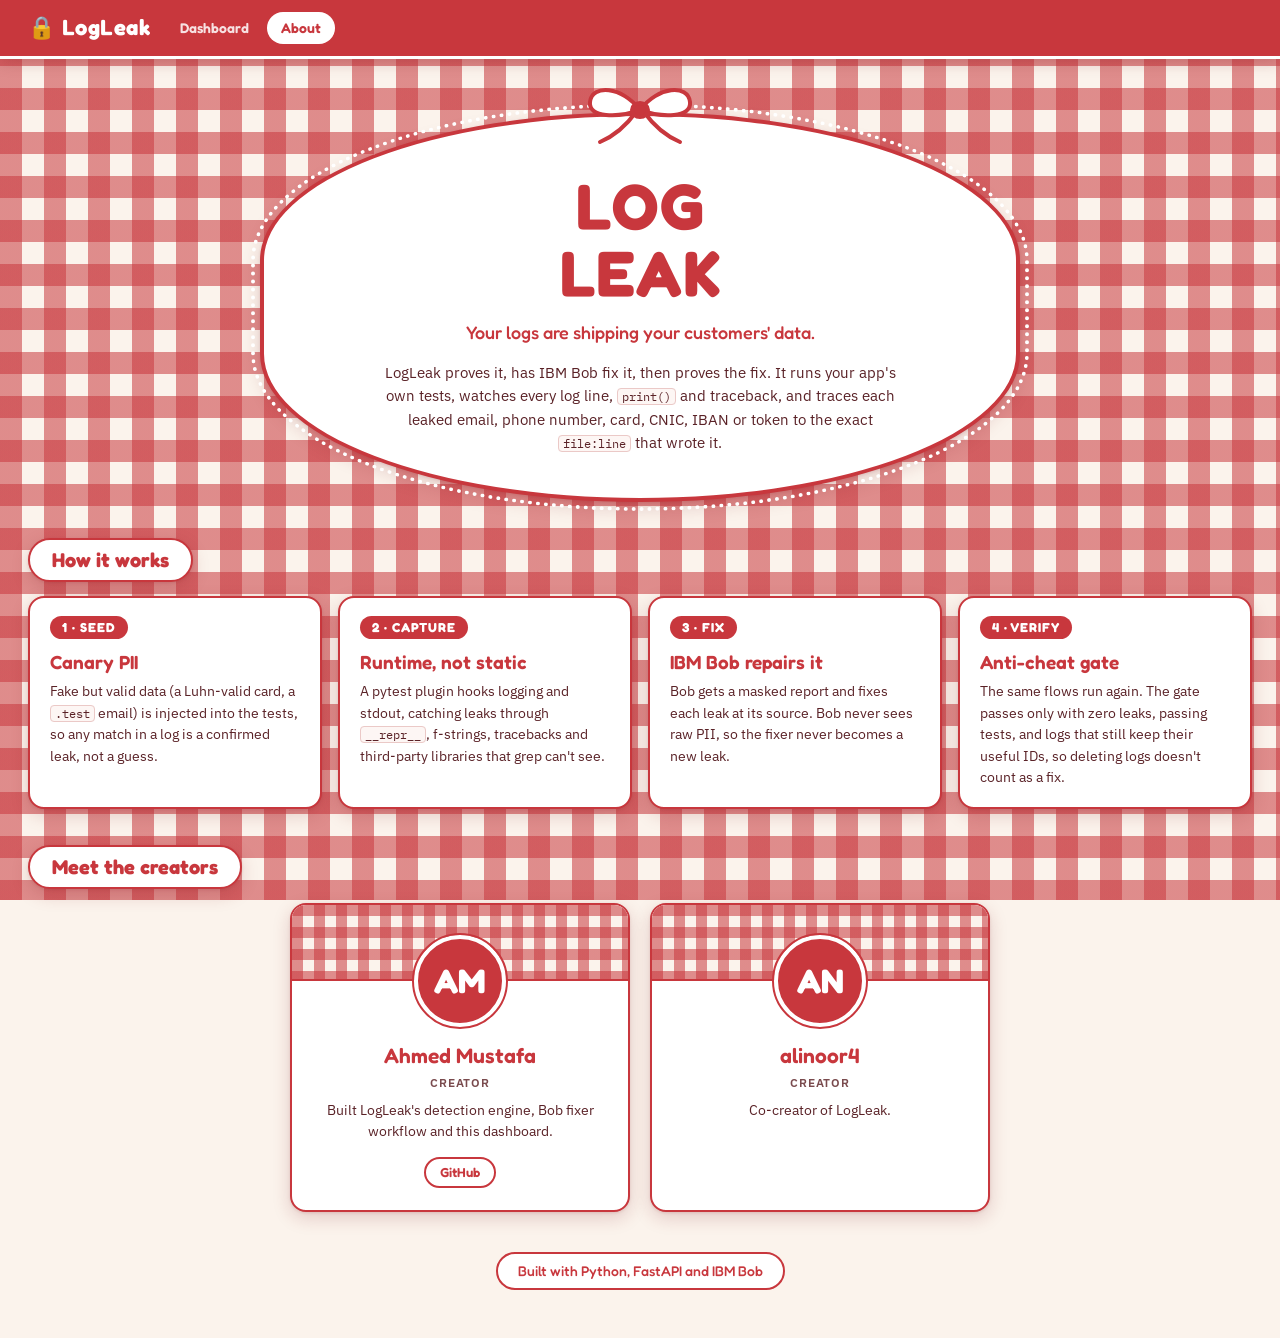
==== ui/about.html @ 98ad65ee "feat(ui): red & white gingham theme, add About page with creator profiles" ====
<!DOCTYPE html>
<html lang="en">
<head>
  <meta charset="UTF-8" />
  <meta name="viewport" content="width=device-width, initial-scale=1.0" />
  <title>About LogLeak</title>
  <link rel="stylesheet" href="styles.css" />
</head>
<body>

<!-- ── Header ── -->
<header>
  <a class="logo" href="index.html"><span class="lock-icon">🔒</span>LogLeak</a>
  <nav class="nav">
    <a href="index.html">Dashboard</a>
    <a href="about.html" class="active">About</a>
  </nav>
  <span class="target"></span>
</header>

<div class="page-content">

  <!-- ── Hero: white oval label with a bow ── -->
  <section class="about-hero">
    <svg class="bow" viewBox="0 0 140 70" fill="none" stroke="#C8373D" stroke-width="4" stroke-linecap="round" stroke-linejoin="round" aria-hidden="true">
      <path d="M70 34 C52 10, 22 8, 20 26 C18 42, 48 42, 70 34 Z" fill="#fff"/>
      <path d="M70 34 C88 10, 118 8, 120 26 C122 42, 92 42, 70 34 Z" fill="#fff"/>
      <path d="M66 36 C56 50, 44 60, 30 66"/>
      <path d="M74 36 C84 50, 96 60, 110 66"/>
      <ellipse cx="70" cy="34" rx="8" ry="7" fill="#C8373D"/>
    </svg>
    <h1>LOG<br>LEAK</h1>
    <p class="tagline">Your logs are shipping your customers' data.</p>
    <p class="intro">
      LogLeak proves it, has IBM Bob fix it, then proves the fix. It runs your app's own
      tests, watches every log line, <code>print()</code> and traceback, and traces each
      leaked email, phone number, card, CNIC, IBAN or token to the exact <code>file:line</code>
      that wrote it.
    </p>
  </section>

  <!-- ── What it is ── -->
  <section class="about-section">
    <div class="section-label">How it works</div>
    <div class="card-grid">
      <div class="info-card">
        <span class="step">1 · SEED</span>
        <h3>Canary PII</h3>
        <p>Fake but valid data (a Luhn-valid card, a <code>.test</code> email) is injected into the tests, so any match in a log is a confirmed leak, not a guess.</p>
      </div>
      <div class="info-card">
        <span class="step">2 · CAPTURE</span>
        <h3>Runtime, not static</h3>
        <p>A pytest plugin hooks logging and stdout, catching leaks through <code>__repr__</code>, f-strings, tracebacks and third-party libraries that grep can't see.</p>
      </div>
      <div class="info-card">
        <span class="step">3 · FIX</span>
        <h3>IBM Bob repairs it</h3>
        <p>Bob gets a masked report and fixes each leak at its source. Bob never sees raw PII, so the fixer never becomes a new leak.</p>
      </div>
      <div class="info-card">
        <span class="step">4 · VERIFY</span>
        <h3>Anti-cheat gate</h3>
        <p>The same flows run again. The gate passes only with zero leaks, passing tests, and logs that still keep their useful IDs, so deleting logs doesn't count as a fix.</p>
      </div>
    </div>
  </section>

  <!-- ── Creators ── -->
  <section class="about-section">
    <div class="section-label">Meet the creators</div>
    <div class="creators-grid">

      <article class="creator-card">
        <div class="banner gingham"></div>
        <div class="avatar">AM</div>
        <div class="body">
          <h3>Ahmed Mustafa</h3>
          <div class="role">Creator</div>
          <p class="bio">Built LogLeak's detection engine, Bob fixer workflow and this dashboard.</p>
          <div class="links">
            <a class="pill-link" href="https://github.com/ahmedmustafakhan125-coder" target="_blank" rel="noopener">GitHub</a>
          </div>
        </div>
      </article>

      <article class="creator-card">
        <div class="banner gingham"></div>
        <div class="avatar">AN</div>
        <div class="body">
          <h3>alinoor4</h3>
          <div class="role">Creator</div>
          <p class="bio">Co-creator of LogLeak.</p>
          <div class="links"></div>
        </div>
      </article>

    </div>
  </section>

  <div class="about-footer"><span>Built with Python, FastAPI and IBM Bob</span></div>

</div>
</body>
</html>
---- ui/styles.css ----
/* LogLeak Dashboard — red & white gingham theme */
@import url('https://fonts.googleapis.com/css2?family=Fredoka:wght@500;600;700&family=IBM+Plex+Mono:wght@400;500&family=IBM+Plex+Sans:wght@400;500;600&display=swap');

*, *::before, *::after { box-sizing: border-box; margin: 0; padding: 0; }

:root {
  --paper:       #FDF6F4;
  --surface:     #ffffff;
  --ink:         #3A1417;
  --ink-2:       #5A2227;
  --red:         #C8373D;
  --red-dark:    #A12A30;
  --red-soft:    rgba(200, 55, 61, 0.55);
  --cream:       #FBF3EC;
  --highlighter: #FFE15A;
  --redaction:   #15181D;
  --breach:      #B8322A;
  --breach-bg:   #fdf1f0;
  --cleared:     #1E7461;
  --cleared-bg:  #edf7f4;
  --rule:        #EBC9C7;
  --rule-light:  #F5E3E1;
  --muted:       #7A4B4E;
  --muted-light: #A88386;
  --accent:      #C8373D;
  --display:     'Fredoka', 'IBM Plex Sans', system-ui, sans-serif;
  --sans:        'IBM Plex Sans', system-ui, sans-serif;
  --mono:        'IBM Plex Mono', 'Courier New', monospace;
  --radius:      16px;
  --radius-sm:   999px;
  --shadow:      0 6px 18px rgba(120, 20, 25, 0.18), 0 1px 3px rgba(120, 20, 25, 0.12);
}

body {
  font-family: var(--sans);
  font-size: 14px;
  color: var(--ink);
  line-height: 1.6;
  min-height: 100vh;
  padding-bottom: 48px;
  /* Gingham: two half-transparent red stripe layers over cream.
     Where they overlap the square turns solid red. */
  background-color: var(--cream);
  background-image:
    linear-gradient(90deg, var(--red-soft) 50%, transparent 50%),
    linear-gradient(var(--red-soft) 50%, transparent 50%);
  background-size: 44px 44px;
  background-attachment: fixed;
}

.gingham {
  background-color: var(--cream);
  background-image:
    linear-gradient(90deg, var(--red-soft) 50%, transparent 50%),
    linear-gradient(var(--red-soft) 50%, transparent 50%);
  background-size: 22px 22px;
}

/* ── Header ── */
header {
  background: var(--red);
  color: #fff;
  display: flex;
  align-items: center;
  gap: 16px;
  padding: 0 28px;
  height: 56px;
  position: sticky;
  top: 0;
  z-index: 50;
  box-shadow: 0 3px 0 #fff, 0 6px 14px rgba(120, 20, 25, 0.25);
}

header .logo {
  font-family: var(--display);
  font-size: 22px;
  font-weight: 700;
  letter-spacing: 0.5px;
  white-space: nowrap;
  color: #fff;
  text-decoration: none;
}

header .nav {
  display: flex;
  gap: 4px;
}
header .nav a {
  font-family: var(--display);
  font-weight: 600;
  font-size: 14px;
  color: rgba(255,255,255,0.85);
  text-decoration: none;
  padding: 5px 14px;
  border-radius: 999px;
  transition: background 0.12s;
}
header .nav a:hover { background: rgba(255,255,255,0.15); color: #fff; }
header .nav a.active { background: #fff; color: var(--red); }

header .logo .lock-icon {
  margin-right: 6px;
  opacity: 0.9;
}

header .target {
  font-family: var(--mono);
  font-size: 12px;
  color: rgba(255,255,255,0.7);
  flex: 1;
  overflow: hidden;
  text-overflow: ellipsis;
  white-space: nowrap;
}

header .hdr-actions {
  display: flex;
  gap: 8px;
}

.btn {
  font-family: var(--sans);
  font-size: 13px;
  font-weight: 500;
  padding: 6px 16px;
  border: 1.5px solid rgba(255,255,255,0.7);
  background: transparent;
  color: #fff;
  border-radius: var(--radius-sm);
  cursor: pointer;
  transition: background 0.12s, border-color 0.12s;
  letter-spacing: 0.01em;
}
.btn:hover  { background: rgba(255,255,255,0.15); border-color: #fff; }
.btn:active { background: rgba(255,255,255,0.25); }
.btn:disabled { opacity: 0.35; cursor: not-allowed; }

.btn-primary {
  background: #fff;
  border-color: #fff;
  color: var(--red);
  font-weight: 600;
}
.btn-primary:hover  { background: var(--cream); border-color: var(--cream); }
.btn-primary:active { background: #f3e2d8; }

/* ── Page wrapper ── */
.page-content {
  max-width: 1440px;
  margin: 0 auto;
  padding: 0 28px;
}

/* ── Headline ── */
.headline {
  margin-top: 28px;
  padding: 22px 32px;
  background: #fff;
  border-radius: 999px;
  border: 3px solid var(--red);
  outline: 3px dotted #fff;
  outline-offset: 3px;
  box-shadow: var(--shadow);
  text-align: center;
}

.headline h1 {
  font-family: var(--display);
  font-size: 30px;
  font-weight: 700;
  letter-spacing: 0.2px;
  line-height: 1.2;
  color: var(--red);
}

.headline .sub {
  color: var(--muted);
  margin-top: 6px;
  font-size: 13.5px;
  display: flex;
  align-items: center;
  justify-content: center;
  flex-wrap: wrap;
  gap: 4px;
}

.badge {
  display: inline-flex;
  align-items: center;
  font-size: 11.5px;
  font-weight: 600;
  padding: 2px 9px;
  border-radius: 100px;
  letter-spacing: 0.01em;
}
.badge-critical { background: #fde8e7; color: #9a2a22; }
.badge-high     { background: #fef4d9; color: #6e4d00; }
.badge-pass     { background: var(--cleared-bg); color: var(--cleared); }

/* ── Section divider ── */
.section-gap { margin-top: 20px; }

/* ── Layout grids ── */
.main-grid {
  display: grid;
  grid-template-columns: 1fr 1fr;
  gap: 16px;
  margin-top: 20px;
}

.bottom-grid {
  display: grid;
  grid-template-columns: 1fr 1fr;
  gap: 16px;
  margin-top: 16px;
}

.full-width { grid-column: 1 / -1; }

@media (max-width: 800px) {
  .main-grid,
  .bottom-grid { grid-template-columns: 1fr; }
  .page-content { padding: 0 16px; }
  header { flex-wrap: wrap; height: auto; padding: 10px 16px; gap: 10px; }
  header .target { display: none; }
  .headline { border-radius: 28px; padding: 18px 20px; }
}

/* ── Panel card ── */
.panel {
  background: var(--surface);
  border: 2px solid var(--red);
  border-radius: var(--radius);
  overflow: hidden;
  box-shadow: var(--shadow);
}

.panel-title {
  font-size: 11px;
  font-weight: 600;
  text-transform: uppercase;
  letter-spacing: 0.7px;
  color: #fff;
  padding: 10px 16px;
  border-bottom: 2px solid var(--red);
  background: var(--red);
  font-family: var(--display);
  font-size: 13px;
  letter-spacing: 1px;
  display: flex;
  align-items: center;
  gap: 8px;
}

.panel-title .panel-badge {
  font-size: 10.5px;
  font-weight: 600;
  padding: 1px 7px;
  border-radius: 100px;
  background: #fff;
  color: var(--red);
  letter-spacing: 0;
  text-transform: none;
}

/* ── Log stream ── */
.log-stream {
  font-family: var(--mono);
  font-size: 12.5px;
  line-height: 1.75;
  padding: 14px 16px;
  max-height: 300px;
  overflow-y: auto;
  white-space: pre-wrap;
  word-break: break-all;
  scrollbar-width: thin;
  scrollbar-color: var(--rule) transparent;
}

.log-stream::-webkit-scrollbar { width: 6px; }
.log-stream::-webkit-scrollbar-track { background: transparent; }
.log-stream::-webkit-scrollbar-thumb { background: var(--rule); border-radius: 3px; }

.log-line { display: block; }

.log-highlight {
  background: var(--highlighter);
  border-radius: 2px;
  padding: 0 2px;
}

.log-redacted {
  display: inline-block;
  background: var(--redaction);
  color: var(--redaction);
  border-radius: 2px;
  padding: 0 2px;
  min-width: 1ch;
  animation: slide-in 0.22s ease-out both;
  transform-origin: left center;
}

@keyframes slide-in {
  from { clip-path: inset(0 100% 0 0); }
  to   { clip-path: inset(0 0% 0 0); }
}
@media (prefers-reduced-motion: reduce) {
  .log-redacted { animation: none; }
}

.log-empty {
  color: var(--muted-light);
  font-style: italic;
  font-size: 12px;
}

/* ── Leak table ── */
.leak-table {
  width: 100%;
  border-collapse: collapse;
  font-size: 13px;
}

.leak-table thead tr {
  background: var(--paper);
}

.leak-table th {
  text-align: left;
  font-size: 11px;
  font-weight: 600;
  text-transform: uppercase;
  letter-spacing: 0.5px;
  color: var(--muted);
  padding: 9px 14px;
  border-bottom: 1px solid var(--rule);
  cursor: pointer;
  user-select: none;
  white-space: nowrap;
  transition: color 0.1s;
}
.leak-table th:hover { color: var(--ink); }
.leak-table th .sort-arrow { margin-left: 4px; opacity: 0.4; font-size: 10px; }

.leak-table td {
  padding: 10px 14px;
  border-bottom: 1px solid var(--rule-light);
  vertical-align: middle;
}
.leak-table tr:last-child td { border-bottom: none; }
.leak-table tr.selected td  { background: #fbe4e3; }
.leak-table tbody tr:hover td {
  background: var(--paper);
  cursor: pointer;
}

.sev-critical { color: var(--breach);  font-weight: 600; }
.sev-high     { color: #7a5800; font-weight: 500; }

.sev-chip {
  display: inline-flex;
  align-items: center;
  font-size: 11px;
  font-weight: 600;
  padding: 2px 8px;
  border-radius: 100px;
  letter-spacing: 0.02em;
}
.sev-chip.critical { background: #fde8e7; color: #9a2a22; }
.sev-chip.high     { background: #fef4d9; color: #6e4d00; }

.kind-chip {
  display: inline-block;
  font-family: var(--mono);
  font-size: 11px;
  background: var(--paper);
  border: 1px solid var(--rule);
  border-radius: 4px;
  padding: 1px 7px;
  color: var(--ink-2);
}

.status-chip {
  display: inline-flex;
  align-items: center;
  gap: 4px;
  font-size: 11.5px;
  font-weight: 500;
  padding: 2px 8px;
  border-radius: 100px;
}
.status-chip.fixed    { background: var(--cleared-bg); color: var(--cleared); }
.status-chip.filtered { background: #fbe9e0; color: #8a3a1c; }
.status-chip.open     { background: var(--breach-bg);  color: var(--breach);  }

.file-cell {
  font-family: var(--mono);
  font-size: 11.5px;
  color: var(--muted);
}

.sample-cell {
  font-family: var(--mono);
  font-size: 11.5px;
  color: var(--muted);
  max-width: 280px;
  overflow: hidden;
  text-overflow: ellipsis;
  white-space: nowrap;
}

.sink-cell {
  font-size: 12px;
  color: var(--ink-2);
}

/* ── Gate panel ── */
.gate-list {
  list-style: none;
  padding: 4px 0;
}

.gate-list li {
  display: flex;
  align-items: flex-start;
  gap: 10px;
  padding: 9px 16px;
  font-size: 13px;
  border-bottom: 1px solid var(--rule-light);
  transition: background 0.1s;
}
.gate-list li:last-child { border-bottom: none; }
.gate-list li:hover { background: var(--paper); }

.gate-icon {
  width: 20px;
  height: 20px;
  border-radius: 50%;
  display: inline-flex;
  align-items: center;
  justify-content: center;
  font-size: 11px;
  font-weight: 700;
  flex-shrink: 0;
  margin-top: 1px;
}
.gate-icon.gate-pass { background: var(--cleared-bg); color: var(--cleared); }
.gate-icon.gate-fail { background: var(--breach-bg);  color: var(--breach);  }

.gate-label { line-height: 1.4; }
.gate-reason {
  font-size: 11.5px;
  color: var(--muted);
  display: block;
  margin-top: 2px;
  line-height: 1.4;
}

.gate-overall {
  padding: 10px 16px;
  font-size: 13px;
  font-weight: 600;
  border-top: 1px solid var(--rule);
  text-align: center;
  letter-spacing: 0.01em;
  border-radius: 0 0 var(--radius) var(--radius);
}
.gate-overall.passed { color: var(--cleared); background: var(--cleared-bg); }
.gate-overall.failed { color: var(--breach);  background: var(--breach-bg);  }

/* ── Diff / context panel ── */
.diff-panel { overflow: hidden; }

.diff-panel pre {
  font-family: var(--mono);
  font-size: 12px;
  line-height: 1.7;
  padding: 14px 16px;
  overflow-x: auto;
  white-space: pre;
  max-height: 320px;
  overflow-y: auto;
  margin: 0;
  scrollbar-width: thin;
  scrollbar-color: var(--rule) transparent;
}

.diff-panel pre::-webkit-scrollbar { width: 6px; height: 6px; }
.diff-panel pre::-webkit-scrollbar-thumb { background: var(--rule); border-radius: 3px; }

.diff-add { background: #edf7f0; color: #1a5c2a; display: block; border-left: 3px solid #4caf80; padding-left: 10px; }
.diff-del { background: #fef2f1; color: #7a1d18; display: block; border-left: 3px solid #e07070; padding-left: 10px; }
.diff-ctx { color: var(--muted); display: block; padding-left: 13px; }
.diff-hdr { color: #5b52a8; display: block; font-weight: 600; padding-left: 13px; }
.no-select {
  color: var(--muted-light);
  font-style: italic;
  padding: 14px 16px;
  display: block;
  font-family: var(--sans);
  font-size: 13px;
}

/* ── Unwitnessed ── */
.unwitnessed-section {
  margin-top: 16px;
}

.unwitnessed-toggle {
  padding: 10px 16px;
  font-size: 13px;
  color: var(--ink-2);
  display: flex;
  align-items: center;
  gap: 8px;
  background: var(--surface);
  border: 2px solid var(--red);
  border-radius: var(--radius);
  box-shadow: var(--shadow);
}

.unwitnessed-toggle button {
  background: none;
  border: none;
  cursor: pointer;
  color: var(--accent);
  font-size: 13px;
  font-weight: 500;
  padding: 0;
  text-decoration: none;
  border-bottom: 1px solid currentColor;
  line-height: 1.2;
}
.unwitnessed-toggle button:hover { opacity: 0.75; }

#unwitnessed-list {
  font-family: var(--mono);
  font-size: 12px;
  color: var(--muted);
  display: none;
  background: var(--surface);
  border: 1px solid var(--rule);
  border-top: none;
  border-radius: 0 0 var(--radius) var(--radius);
  padding: 8px 16px 12px;
}
#unwitnessed-list.open { display: block; }
#unwitnessed-list li {
  padding: 3px 0;
  list-style: none;
  border-bottom: 1px solid var(--rule-light);
}
#unwitnessed-list li:last-child { border-bottom: none; }

/* ── Status bar ── */
#status-bar {
  position: fixed;
  bottom: 0;
  left: 0;
  right: 0;
  background: var(--red-dark);
  color: #fff;
  font-family: var(--mono);
  font-size: 12px;
  padding: 7px 28px;
  border-top: 1px solid rgba(255,255,255,0.07);
  z-index: 100;
  display: none;
  white-space: nowrap;
  overflow: hidden;
  text-overflow: ellipsis;
}
#status-bar.active { display: block; }

/* ── About page ── */
.about-hero {
  position: relative;
  max-width: 760px;
  margin: 56px auto 0;
  padding: 56px 48px 44px;
  background: #fff;
  border: 4px solid var(--red);
  border-radius: 50% / 38%;
  outline: 4px dotted #fff;
  outline-offset: 5px;
  box-shadow: var(--shadow);
  text-align: center;
}
.about-hero .bow {
  position: absolute;
  top: -40px;
  left: 50%;
  transform: translateX(-50%);
  width: 140px;
  height: 70px;
}
.about-hero h1 {
  font-family: var(--display);
  font-size: clamp(38px, 7vw, 64px);
  font-weight: 700;
  line-height: 1.05;
  color: var(--red);
  letter-spacing: 1px;
}
.about-hero .tagline {
  font-family: var(--display);
  font-weight: 500;
  font-size: 18px;
  color: var(--red);
  margin-top: 12px;
}
.about-hero .intro {
  max-width: 520px;
  margin: 14px auto 0;
  color: var(--ink-2);
  font-size: 14.5px;
}

.about-section { margin-top: 36px; }

.section-label {
  display: inline-block;
  font-family: var(--display);
  font-size: 20px;
  font-weight: 700;
  color: var(--red);
  background: #fff;
  border: 2px solid var(--red);
  border-radius: 999px;
  padding: 4px 22px;
  margin-bottom: 14px;
  box-shadow: var(--shadow);
}

.card-grid {
  display: grid;
  grid-template-columns: repeat(auto-fit, minmax(220px, 1fr));
  gap: 16px;
}

.info-card {
  background: #fff;
  border: 2px solid var(--red);
  border-radius: var(--radius);
  padding: 18px 20px;
  box-shadow: var(--shadow);
}
.info-card .step {
  font-family: var(--display);
  font-weight: 700;
  font-size: 13px;
  color: #fff;
  background: var(--red);
  border-radius: 999px;
  padding: 1px 12px;
  display: inline-block;
  letter-spacing: 1px;
}
.info-card h3 {
  font-family: var(--display);
  font-size: 19px;
  font-weight: 600;
  color: var(--red);
  margin: 8px 0 4px;
}
.info-card p { font-size: 13.5px; color: var(--ink-2); }
.info-card code, .about-hero code {
  font-family: var(--mono);
  font-size: 12px;
  background: var(--paper);
  border: 1px solid var(--rule);
  border-radius: 4px;
  padding: 0 4px;
}

.creators-grid {
  display: grid;
  grid-template-columns: repeat(auto-fit, minmax(260px, 340px));
  justify-content: center;
  gap: 20px;
}

.creator-card {
  background: #fff;
  border: 2px solid var(--red);
  border-radius: var(--radius);
  box-shadow: var(--shadow);
  overflow: hidden;
  text-align: center;
}
.creator-card .banner { height: 76px; border-bottom: 2px solid var(--red); }
.creator-card .avatar {
  width: 92px;
  height: 92px;
  margin: -46px auto 0;
  position: relative;
  border-radius: 50%;
  background: var(--red);
  border: 4px solid #fff;
  outline: 2px solid var(--red);
  display: flex;
  align-items: center;
  justify-content: center;
  font-family: var(--display);
  font-size: 34px;
  font-weight: 700;
  color: #fff;
  overflow: hidden;
}
.creator-card .avatar img { width: 100%; height: 100%; object-fit: cover; }
.creator-card .body { padding: 12px 20px 22px; }
.creator-card h3 {
  font-family: var(--display);
  font-size: 21px;
  font-weight: 600;
  color: var(--red);
}
.creator-card .role {
  font-size: 12px;
  font-weight: 600;
  color: var(--muted);
  text-transform: uppercase;
  letter-spacing: 0.8px;
}
.creator-card .bio { font-size: 13.5px; color: var(--ink-2); margin-top: 8px; }
.creator-card .links { margin-top: 14px; display: flex; gap: 8px; justify-content: center; flex-wrap: wrap; }
.pill-link {
  font-family: var(--display);
  font-weight: 600;
  font-size: 13px;
  color: var(--red);
  border: 2px solid var(--red);
  border-radius: 999px;
  padding: 3px 14px;
  text-decoration: none;
  transition: background 0.12s, color 0.12s;
}
.pill-link:hover { background: var(--red); color: #fff; }

.about-footer {
  margin: 40px auto 0;
  text-align: center;
}
.about-footer span {
  display: inline-block;
  background: #fff;
  border: 2px solid var(--red);
  border-radius: 999px;
  padding: 6px 20px;
  font-family: var(--display);
  color: var(--red);
  font-weight: 500;
}

@media (max-width: 600px) {
  .about-hero { border-radius: 36px; padding: 52px 22px 32px; }
}
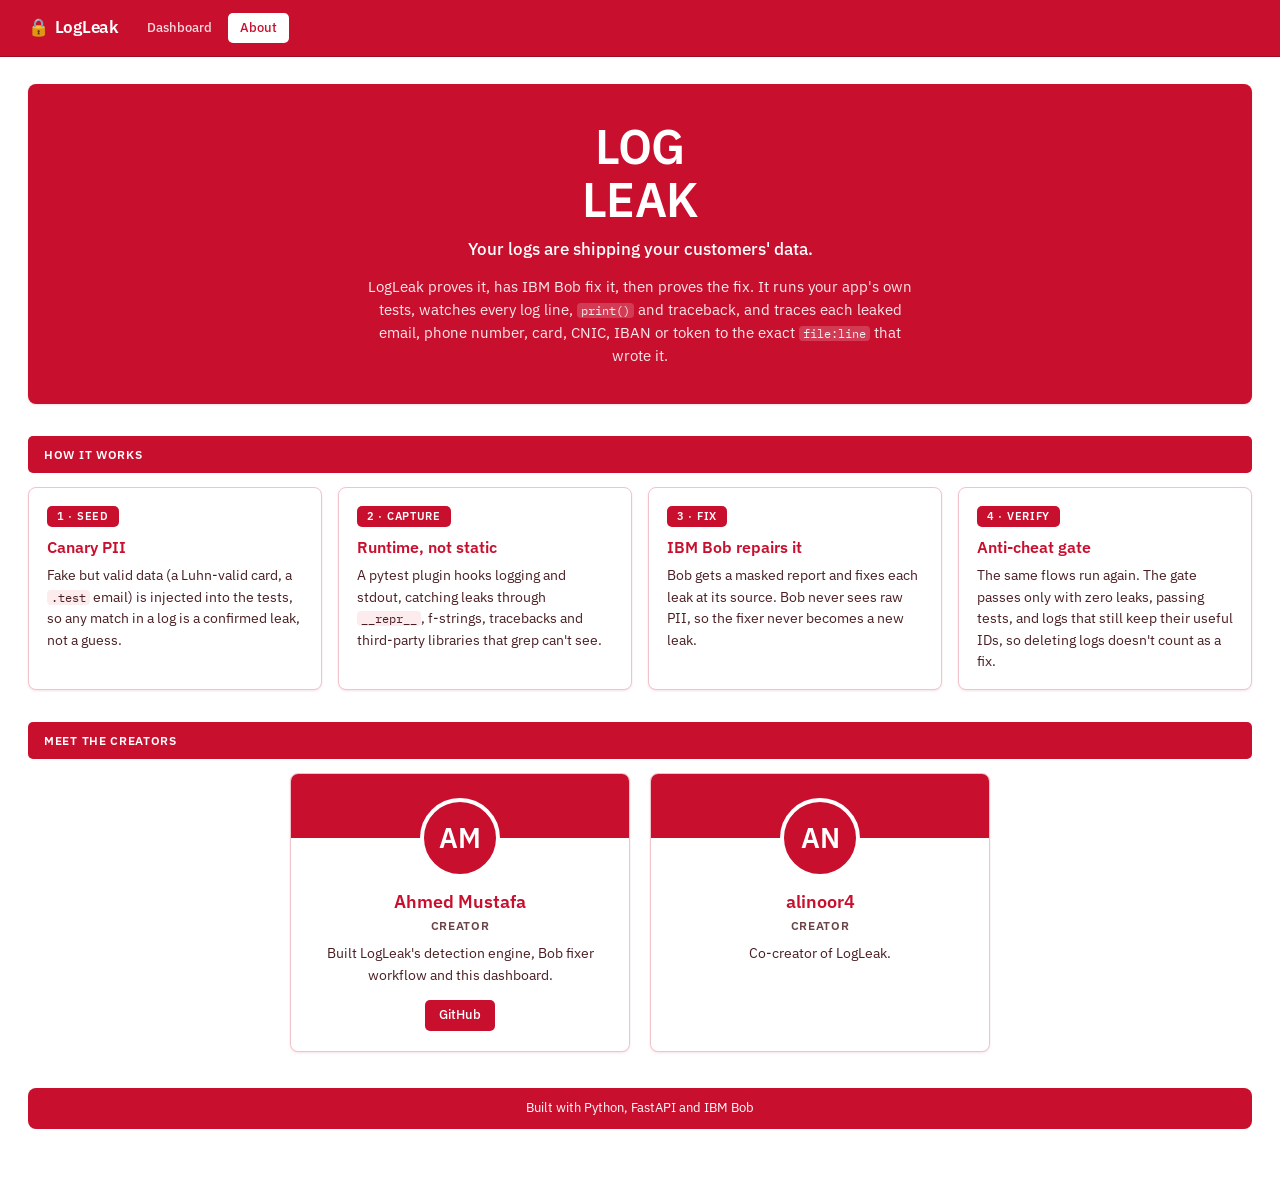
==== commit 70e5a148: "feat(ui): replace gingham with flat red & white theme" ====
--- a/ui/about.html
+++ b/ui/about.html
@@ -20,15 +20,8 @@
 
 <div class="page-content">
 
-  <!-- ── Hero: white oval label with a bow ── -->
+  <!-- ── Hero ── -->
   <section class="about-hero">
-    <svg class="bow" viewBox="0 0 140 70" fill="none" stroke="#C8373D" stroke-width="4" stroke-linecap="round" stroke-linejoin="round" aria-hidden="true">
-      <path d="M70 34 C52 10, 22 8, 20 26 C18 42, 48 42, 70 34 Z" fill="#fff"/>
-      <path d="M70 34 C88 10, 118 8, 120 26 C122 42, 92 42, 70 34 Z" fill="#fff"/>
-      <path d="M66 36 C56 50, 44 60, 30 66"/>
-      <path d="M74 36 C84 50, 96 60, 110 66"/>
-      <ellipse cx="70" cy="34" rx="8" ry="7" fill="#C8373D"/>
-    </svg>
     <h1>LOG<br>LEAK</h1>
     <p class="tagline">Your logs are shipping your customers' data.</p>
     <p class="intro">
@@ -72,7 +65,7 @@
     <div class="creators-grid">
 
       <article class="creator-card">
-        <div class="banner gingham"></div>
+        <div class="banner"></div>
         <div class="avatar">AM</div>
         <div class="body">
           <h3>Ahmed Mustafa</h3>
@@ -85,7 +78,7 @@
       </article>
 
       <article class="creator-card">
-        <div class="banner gingham"></div>
+        <div class="banner"></div>
         <div class="avatar">AN</div>
         <div class="body">
           <h3>alinoor4</h3>
@@ -98,7 +91,7 @@
     </div>
   </section>
 
-  <div class="about-footer"><span>Built with Python, FastAPI and IBM Bob</span></div>
+  <div class="about-footer">Built with Python, FastAPI and IBM Bob</div>
 
 </div>
 </body>
--- a/ui/styles.css
+++ b/ui/styles.css
@@ -1,59 +1,42 @@
-/* LogLeak Dashboard — red & white gingham theme */
-@import url('https://fonts.googleapis.com/css2?family=Fredoka:wght@500;600;700&family=IBM+Plex+Mono:wght@400;500&family=IBM+Plex+Sans:wght@400;500;600&display=swap');
+/* LogLeak Dashboard — red & white theme */
+@import url('https://fonts.googleapis.com/css2?family=IBM+Plex+Mono:wght@400;500&family=IBM+Plex+Sans:wght@400;500;600&display=swap');
 
 *, *::before, *::after { box-sizing: border-box; margin: 0; padding: 0; }
 
 :root {
-  --paper:       #FDF6F4;
+  --paper:       #ffffff;
   --surface:     #ffffff;
-  --ink:         #3A1417;
-  --ink-2:       #5A2227;
-  --red:         #C8373D;
-  --red-dark:    #A12A30;
-  --red-soft:    rgba(200, 55, 61, 0.55);
-  --cream:       #FBF3EC;
+  --ink:         #2B1215;
+  --ink-2:       #4A1E22;
+  --red:         #C8102E;
+  --red-dark:    #9E0C24;
+  --red-tint:    #FDECEE;
   --highlighter: #FFE15A;
   --redaction:   #15181D;
   --breach:      #B8322A;
   --breach-bg:   #fdf1f0;
   --cleared:     #1E7461;
   --cleared-bg:  #edf7f4;
-  --rule:        #EBC9C7;
-  --rule-light:  #F5E3E1;
-  --muted:       #7A4B4E;
-  --muted-light: #A88386;
-  --accent:      #C8373D;
-  --display:     'Fredoka', 'IBM Plex Sans', system-ui, sans-serif;
+  --rule:        #F0C4CB;
+  --rule-light:  #F8E1E5;
+  --muted:       #6B4448;
+  --muted-light: #A07C80;
+  --accent:      #C8102E;
   --sans:        'IBM Plex Sans', system-ui, sans-serif;
   --mono:        'IBM Plex Mono', 'Courier New', monospace;
-  --radius:      16px;
-  --radius-sm:   999px;
-  --shadow:      0 6px 18px rgba(120, 20, 25, 0.18), 0 1px 3px rgba(120, 20, 25, 0.12);
+  --radius:      8px;
+  --radius-sm:   5px;
+  --shadow:      0 1px 3px rgba(200,16,46,0.08), 0 1px 2px rgba(200,16,46,0.05);
 }
 
 body {
   font-family: var(--sans);
   font-size: 14px;
+  background: var(--paper);
   color: var(--ink);
   line-height: 1.6;
   min-height: 100vh;
   padding-bottom: 48px;
-  /* Gingham: two half-transparent red stripe layers over cream.
-     Where they overlap the square turns solid red. */
-  background-color: var(--cream);
-  background-image:
-    linear-gradient(90deg, var(--red-soft) 50%, transparent 50%),
-    linear-gradient(var(--red-soft) 50%, transparent 50%);
-  background-size: 44px 44px;
-  background-attachment: fixed;
-}
-
-.gingham {
-  background-color: var(--cream);
-  background-image:
-    linear-gradient(90deg, var(--red-soft) 50%, transparent 50%),
-    linear-gradient(var(--red-soft) 50%, transparent 50%);
-  background-size: 22px 22px;
 }
 
 /* ── Header ── */
@@ -68,14 +51,13 @@
   position: sticky;
   top: 0;
   z-index: 50;
-  box-shadow: 0 3px 0 #fff, 0 6px 14px rgba(120, 20, 25, 0.25);
+  box-shadow: 0 1px 0 var(--red-dark);
 }
 
 header .logo {
-  font-family: var(--display);
-  font-size: 22px;
-  font-weight: 700;
-  letter-spacing: 0.5px;
+  font-size: 17px;
+  font-weight: 600;
+  letter-spacing: -0.3px;
   white-space: nowrap;
   color: #fff;
   text-decoration: none;
@@ -86,16 +68,15 @@
   gap: 4px;
 }
 header .nav a {
-  font-family: var(--display);
-  font-weight: 600;
-  font-size: 14px;
+  font-size: 13px;
+  font-weight: 500;
   color: rgba(255,255,255,0.85);
   text-decoration: none;
-  padding: 5px 14px;
-  border-radius: 999px;
+  padding: 5px 12px;
+  border-radius: var(--radius-sm);
   transition: background 0.12s;
 }
-header .nav a:hover { background: rgba(255,255,255,0.15); color: #fff; }
+header .nav a:hover  { background: rgba(255,255,255,0.15); color: #fff; }
 header .nav a.active { background: #fff; color: var(--red); }
 
 header .logo .lock-icon {
@@ -106,7 +87,7 @@
 header .target {
   font-family: var(--mono);
   font-size: 12px;
-  color: rgba(255,255,255,0.7);
+  color: rgba(255,255,255,0.75);
   flex: 1;
   overflow: hidden;
   text-overflow: ellipsis;
@@ -123,7 +104,7 @@
   font-size: 13px;
   font-weight: 500;
   padding: 6px 16px;
-  border: 1.5px solid rgba(255,255,255,0.7);
+  border: 1px solid rgba(255,255,255,0.6);
   background: transparent;
   color: #fff;
   border-radius: var(--radius-sm);
@@ -141,8 +122,8 @@
   color: var(--red);
   font-weight: 600;
 }
-.btn-primary:hover  { background: var(--cream); border-color: var(--cream); }
-.btn-primary:active { background: #f3e2d8; }
+.btn-primary:hover  { background: var(--red-tint); border-color: var(--red-tint); }
+.btn-primary:active { background: #f8d5da; }
 
 /* ── Page wrapper ── */
 .page-content {
@@ -153,33 +134,27 @@
 
 /* ── Headline ── */
 .headline {
-  margin-top: 28px;
-  padding: 22px 32px;
-  background: #fff;
-  border-radius: 999px;
-  border: 3px solid var(--red);
-  outline: 3px dotted #fff;
-  outline-offset: 3px;
+  margin-top: 24px;
+  padding: 20px 24px;
+  background: var(--red);
+  border-radius: var(--radius);
   box-shadow: var(--shadow);
-  text-align: center;
 }
 
 .headline h1 {
-  font-family: var(--display);
-  font-size: 30px;
-  font-weight: 700;
-  letter-spacing: 0.2px;
-  line-height: 1.2;
-  color: var(--red);
+  font-size: 26px;
+  font-weight: 600;
+  letter-spacing: -0.4px;
+  line-height: 1.25;
+  color: #fff;
 }
 
 .headline .sub {
-  color: var(--muted);
+  color: rgba(255,255,255,0.9);
   margin-top: 6px;
   font-size: 13.5px;
   display: flex;
   align-items: center;
-  justify-content: center;
   flex-wrap: wrap;
   gap: 4px;
 }
@@ -193,9 +168,9 @@
   border-radius: 100px;
   letter-spacing: 0.01em;
 }
-.badge-critical { background: #fde8e7; color: #9a2a22; }
-.badge-high     { background: #fef4d9; color: #6e4d00; }
-.badge-pass     { background: var(--cleared-bg); color: var(--cleared); }
+.badge-critical,
+.badge-high,
+.badge-pass     { background: #fff; color: var(--red); }
 
 /* ── Section divider ── */
 .section-gap { margin-top: 20px; }
@@ -223,13 +198,12 @@
   .page-content { padding: 0 16px; }
   header { flex-wrap: wrap; height: auto; padding: 10px 16px; gap: 10px; }
   header .target { display: none; }
-  .headline { border-radius: 28px; padding: 18px 20px; }
 }
 
 /* ── Panel card ── */
 .panel {
   background: var(--surface);
-  border: 2px solid var(--red);
+  border: 1px solid var(--rule);
   border-radius: var(--radius);
   overflow: hidden;
   box-shadow: var(--shadow);
@@ -241,12 +215,9 @@
   text-transform: uppercase;
   letter-spacing: 0.7px;
   color: #fff;
-  padding: 10px 16px;
-  border-bottom: 2px solid var(--red);
-  background: var(--red);
-  font-family: var(--display);
-  font-size: 13px;
-  letter-spacing: 1px;
+  padding: 11px 16px;
+  border-bottom: 1px solid var(--red-dark);
+  background: var(--red);
   display: flex;
   align-items: center;
   gap: 8px;
@@ -322,7 +293,7 @@
 }
 
 .leak-table thead tr {
-  background: var(--paper);
+  background: var(--red-tint);
 }
 
 .leak-table th {
@@ -339,7 +310,7 @@
   white-space: nowrap;
   transition: color 0.1s;
 }
-.leak-table th:hover { color: var(--ink); }
+.leak-table th:hover { color: var(--red); }
 .leak-table th .sort-arrow { margin-left: 4px; opacity: 0.4; font-size: 10px; }
 
 .leak-table td {
@@ -348,9 +319,9 @@
   vertical-align: middle;
 }
 .leak-table tr:last-child td { border-bottom: none; }
-.leak-table tr.selected td  { background: #fbe4e3; }
+.leak-table tr.selected td  { background: var(--red-tint); }
 .leak-table tbody tr:hover td {
-  background: var(--paper);
+  background: #fff6f7;
   cursor: pointer;
 }
 
@@ -390,7 +361,7 @@
   border-radius: 100px;
 }
 .status-chip.fixed    { background: var(--cleared-bg); color: var(--cleared); }
-.status-chip.filtered { background: #fbe9e0; color: #8a3a1c; }
+.status-chip.filtered { background: var(--red-tint); color: var(--red-dark); }
 .status-chip.open     { background: var(--breach-bg);  color: var(--breach);  }
 
 .file-cell {
@@ -430,7 +401,7 @@
   transition: background 0.1s;
 }
 .gate-list li:last-child { border-bottom: none; }
-.gate-list li:hover { background: var(--paper); }
+.gate-list li:hover { background: #fff6f7; }
 
 .gate-icon {
   width: 20px;
@@ -491,7 +462,7 @@
 .diff-add { background: #edf7f0; color: #1a5c2a; display: block; border-left: 3px solid #4caf80; padding-left: 10px; }
 .diff-del { background: #fef2f1; color: #7a1d18; display: block; border-left: 3px solid #e07070; padding-left: 10px; }
 .diff-ctx { color: var(--muted); display: block; padding-left: 13px; }
-.diff-hdr { color: #5b52a8; display: block; font-weight: 600; padding-left: 13px; }
+.diff-hdr { color: var(--red-dark); display: block; font-weight: 600; padding-left: 13px; }
 .no-select {
   color: var(--muted-light);
   font-style: italic;
@@ -509,12 +480,12 @@
 .unwitnessed-toggle {
   padding: 10px 16px;
   font-size: 13px;
-  color: var(--ink-2);
+  color: var(--muted);
   display: flex;
   align-items: center;
   gap: 8px;
   background: var(--surface);
-  border: 2px solid var(--red);
+  border: 1px solid var(--rule);
   border-radius: var(--radius);
   box-shadow: var(--shadow);
 }
@@ -558,12 +529,12 @@
   bottom: 0;
   left: 0;
   right: 0;
-  background: var(--red-dark);
+  background: var(--red);
   color: #fff;
   font-family: var(--mono);
   font-size: 12px;
   padding: 7px 28px;
-  border-top: 1px solid rgba(255,255,255,0.07);
+  border-top: 1px solid var(--red-dark);
   z-index: 100;
   display: none;
   white-space: nowrap;
@@ -574,62 +545,52 @@
 
 /* ── About page ── */
 .about-hero {
-  position: relative;
-  max-width: 760px;
-  margin: 56px auto 0;
-  padding: 56px 48px 44px;
-  background: #fff;
-  border: 4px solid var(--red);
-  border-radius: 50% / 38%;
-  outline: 4px dotted #fff;
-  outline-offset: 5px;
+  margin-top: 28px;
+  padding: 36px 32px;
+  background: var(--red);
+  color: #fff;
+  border-radius: var(--radius);
   box-shadow: var(--shadow);
   text-align: center;
 }
-.about-hero .bow {
-  position: absolute;
-  top: -40px;
-  left: 50%;
-  transform: translateX(-50%);
-  width: 140px;
-  height: 70px;
-}
 .about-hero h1 {
-  font-family: var(--display);
-  font-size: clamp(38px, 7vw, 64px);
-  font-weight: 700;
-  line-height: 1.05;
-  color: var(--red);
-  letter-spacing: 1px;
+  font-size: clamp(32px, 6vw, 48px);
+  font-weight: 600;
+  line-height: 1.1;
+  letter-spacing: -0.5px;
 }
 .about-hero .tagline {
-  font-family: var(--display);
+  font-size: 17px;
   font-weight: 500;
-  font-size: 18px;
-  color: var(--red);
-  margin-top: 12px;
+  margin-top: 10px;
 }
 .about-hero .intro {
-  max-width: 520px;
-  margin: 14px auto 0;
-  color: var(--ink-2);
+  max-width: 560px;
+  margin: 12px auto 0;
   font-size: 14.5px;
-}
-
-.about-section { margin-top: 36px; }
+  color: rgba(255,255,255,0.9);
+}
+.about-hero code {
+  font-family: var(--mono);
+  font-size: 12px;
+  background: rgba(255,255,255,0.18);
+  border-radius: 4px;
+  padding: 0 4px;
+}
+
+.about-section { margin-top: 32px; }
 
 .section-label {
-  display: inline-block;
-  font-family: var(--display);
-  font-size: 20px;
-  font-weight: 700;
-  color: var(--red);
-  background: #fff;
-  border: 2px solid var(--red);
-  border-radius: 999px;
-  padding: 4px 22px;
+  display: block;
+  font-size: 12px;
+  font-weight: 600;
+  text-transform: uppercase;
+  letter-spacing: 0.7px;
+  color: #fff;
+  background: var(--red);
+  border-radius: var(--radius-sm);
+  padding: 9px 16px;
   margin-bottom: 14px;
-  box-shadow: var(--shadow);
 }
 
 .card-grid {
@@ -639,36 +600,33 @@
 }
 
 .info-card {
-  background: #fff;
-  border: 2px solid var(--red);
+  background: var(--surface);
+  border: 1px solid var(--rule);
   border-radius: var(--radius);
-  padding: 18px 20px;
+  padding: 16px 18px;
   box-shadow: var(--shadow);
 }
 .info-card .step {
-  font-family: var(--display);
-  font-weight: 700;
-  font-size: 13px;
-  color: #fff;
-  background: var(--red);
-  border-radius: 999px;
-  padding: 1px 12px;
   display: inline-block;
-  letter-spacing: 1px;
+  font-size: 11px;
+  font-weight: 600;
+  letter-spacing: 0.7px;
+  color: #fff;
+  background: var(--red);
+  border-radius: var(--radius-sm);
+  padding: 2px 10px;
 }
 .info-card h3 {
-  font-family: var(--display);
-  font-size: 19px;
+  font-size: 16px;
   font-weight: 600;
   color: var(--red);
   margin: 8px 0 4px;
 }
 .info-card p { font-size: 13.5px; color: var(--ink-2); }
-.info-card code, .about-hero code {
-  font-family: var(--mono);
-  font-size: 12px;
-  background: var(--paper);
-  border: 1px solid var(--rule);
+.info-card code {
+  font-family: var(--mono);
+  font-size: 12px;
+  background: var(--red-tint);
   border-radius: 4px;
   padding: 0 4px;
 }
@@ -681,77 +639,60 @@
 }
 
 .creator-card {
-  background: #fff;
-  border: 2px solid var(--red);
+  background: var(--surface);
+  border: 1px solid var(--rule);
   border-radius: var(--radius);
   box-shadow: var(--shadow);
   overflow: hidden;
   text-align: center;
 }
-.creator-card .banner { height: 76px; border-bottom: 2px solid var(--red); }
+.creator-card .banner { height: 64px; background: var(--red); }
 .creator-card .avatar {
-  width: 92px;
-  height: 92px;
-  margin: -46px auto 0;
+  width: 80px;
+  height: 80px;
+  margin: -40px auto 0;
   position: relative;
   border-radius: 50%;
   background: var(--red);
   border: 4px solid #fff;
-  outline: 2px solid var(--red);
   display: flex;
   align-items: center;
   justify-content: center;
-  font-family: var(--display);
-  font-size: 34px;
-  font-weight: 700;
+  font-size: 28px;
+  font-weight: 600;
   color: #fff;
   overflow: hidden;
 }
 .creator-card .avatar img { width: 100%; height: 100%; object-fit: cover; }
-.creator-card .body { padding: 12px 20px 22px; }
-.creator-card h3 {
-  font-family: var(--display);
-  font-size: 21px;
-  font-weight: 600;
-  color: var(--red);
-}
+.creator-card .body { padding: 10px 20px 20px; }
+.creator-card h3 { font-size: 18px; font-weight: 600; color: var(--red); }
 .creator-card .role {
-  font-size: 12px;
+  font-size: 11.5px;
   font-weight: 600;
   color: var(--muted);
   text-transform: uppercase;
-  letter-spacing: 0.8px;
+  letter-spacing: 0.7px;
 }
 .creator-card .bio { font-size: 13.5px; color: var(--ink-2); margin-top: 8px; }
 .creator-card .links { margin-top: 14px; display: flex; gap: 8px; justify-content: center; flex-wrap: wrap; }
 .pill-link {
-  font-family: var(--display);
-  font-weight: 600;
-  font-size: 13px;
-  color: var(--red);
-  border: 2px solid var(--red);
-  border-radius: 999px;
-  padding: 3px 14px;
+  font-size: 13px;
+  font-weight: 500;
+  color: #fff;
+  background: var(--red);
+  border-radius: var(--radius-sm);
+  padding: 5px 14px;
   text-decoration: none;
-  transition: background 0.12s, color 0.12s;
-}
-.pill-link:hover { background: var(--red); color: #fff; }
+  transition: background 0.12s;
+}
+.pill-link:hover { background: var(--red-dark); }
 
 .about-footer {
-  margin: 40px auto 0;
+  margin-top: 36px;
+  padding: 10px 16px;
+  background: var(--red);
+  color: #fff;
+  border-radius: var(--radius);
   text-align: center;
-}
-.about-footer span {
-  display: inline-block;
-  background: #fff;
-  border: 2px solid var(--red);
-  border-radius: 999px;
-  padding: 6px 20px;
-  font-family: var(--display);
-  color: var(--red);
-  font-weight: 500;
-}
-
-@media (max-width: 600px) {
-  .about-hero { border-radius: 36px; padding: 52px 22px 32px; }
-}
+  font-size: 13px;
+}
